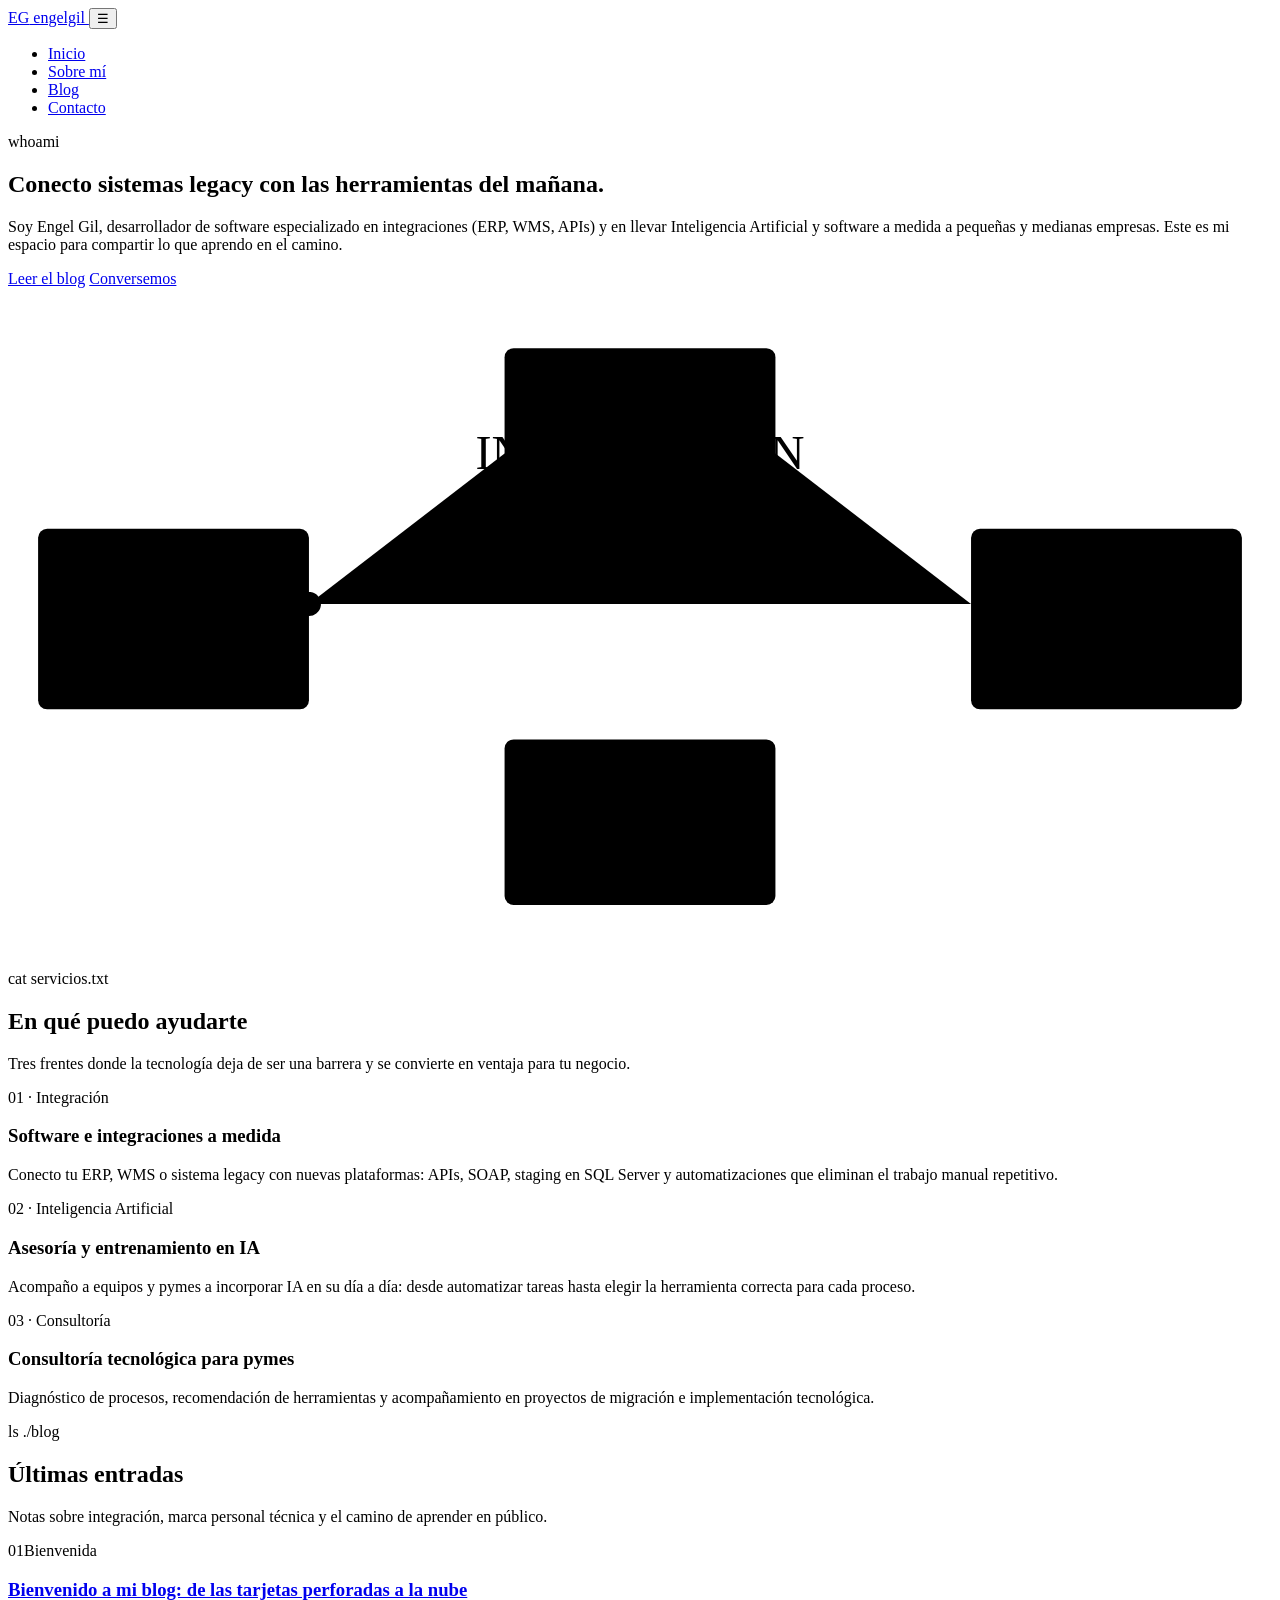
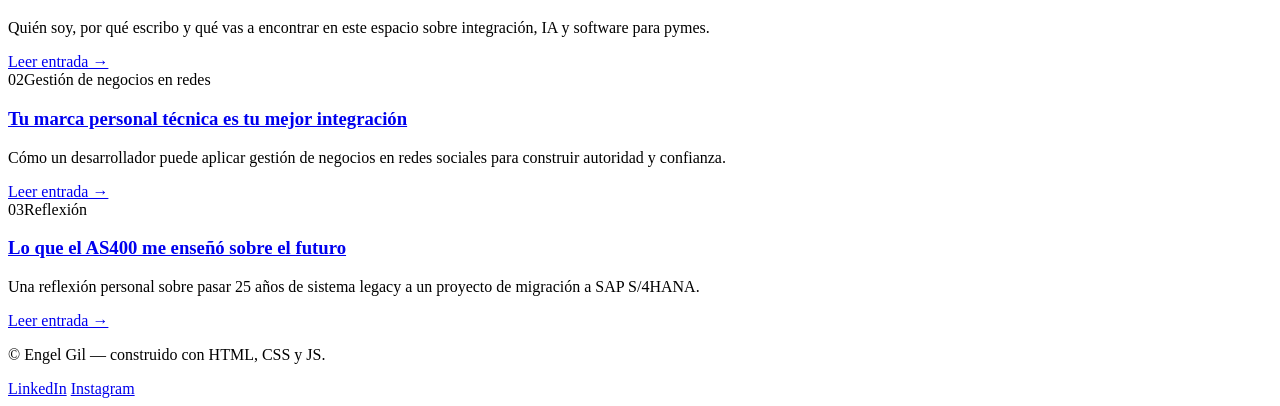
==== index.html @ 803e893b "Mi primer commit Carga Inicial del Proyecto del Blog" ====
<!DOCTYPE html>
<html lang="es">
<head>
  <meta charset="UTF-8">
  <meta name="viewport" content="width=device-width, initial-scale=1.0">
  <title>Engel Gil — Integración, IA y software a medida para pymes</title>
  <meta name="description" content="Blog personal de Engel Gil: integración de sistemas, asesoría en Inteligencia Artificial y desarrollo de software a medida para pequeñas y medianas empresas.">
  <link rel="icon" href="assets/favicon.svg" type="image/svg+xml">
  <link rel="preconnect" href="https://fonts.googleapis.com">
  <link rel="preconnect" href="https://fonts.gstatic.com" crossorigin>
  <link href="https://fonts.googleapis.com/css2?family=JetBrains+Mono:wght@400;500;700&family=Inter:wght@400;500;600&display=swap" rel="stylesheet">
  <link rel="stylesheet" href="css/style.css">
</head>
<body>

  <header class="site-header">
    <nav class="nav">
      <a href="index.html" class="logo">
        <span class="logo-mark">EG</span>
        engelgil
      </a>
      <button class="nav-toggle" aria-label="Abrir menú" aria-expanded="false">☰</button>
      <ul class="nav-links">
        <li><a href="index.html" aria-current="page">Inicio</a></li>
        <li><a href="sobre-mi.html">Sobre mí</a></li>
        <li><a href="blog.html">Blog</a></li>
        <li><a href="contacto.html">Contacto</a></li>
      </ul>
    </nav>
  </header>

  <main>
    <!-- ================= HERO ================= -->
    <section class="hero">
      <div class="container hero-grid">
        <div>
          <p class="prompt">whoami<span class="cursor"></span></p>
          <h1>Conecto sistemas <span class="accent">legacy</span> con las herramientas del mañana.</h1>
          <p class="hero-lead">
            Soy Engel Gil, desarrollador de software especializado en integraciones (ERP, WMS, APIs)
            y en llevar Inteligencia Artificial y software a medida a pequeñas y medianas empresas.
            Este es mi espacio para compartir lo que aprendo en el camino.
          </p>
          <div class="hero-actions">
            <a href="blog.html" class="btn btn-primary">Leer el blog</a>
            <a href="contacto.html" class="btn btn-ghost">Conversemos</a>
          </div>
        </div>

        <div>
          <svg class="circuit" viewBox="0 0 420 220" role="img" aria-label="Diagrama que conecta un sistema heredado con una API y con la nube de Inteligencia Artificial">
            <rect class="node-box" x="10" y="80" width="90" height="60" rx="3"></rect>
            <text class="node-label" x="55" y="105" text-anchor="middle">SISTEMA</text>
            <text class="node-label" x="55" y="120" text-anchor="middle">LEGACY</text>

            <rect class="node-box" x="165" y="20" width="90" height="60" rx="3"></rect>
            <text class="node-label" x="210" y="45" text-anchor="middle">API /</text>
            <text class="node-label" x="210" y="60" text-anchor="middle">INTEGRACIÓN</text>

            <rect class="node-box" x="320" y="80" width="90" height="60" rx="3"></rect>
            <text class="node-label" x="365" y="105" text-anchor="middle">IA /</text>
            <text class="node-label" x="365" y="120" text-anchor="middle">NUBE</text>

            <rect class="node-box" x="165" y="150" width="90" height="55" rx="3"></rect>
            <text class="node-label" x="210" y="173" text-anchor="middle">PYME</text>
            <text class="node-label" x="210" y="188" text-anchor="middle">CLIENTE</text>

            <path id="line1" class="path-line" d="M100,105 L165,55"></path>
            <path id="line2" class="path-line" d="M255,55 L320,105"></path>
            <path id="line3" class="path-line" d="M210,80 L210,150"></path>

            <path class="path-draw" d="M100,105 L165,55 L255,55 L320,105" style="stroke-dasharray:340;"></path>

            <circle class="pulse" r="4" style="offset-path: path('M100,105 L165,55 L255,55 L320,105');"></circle>
          </svg>
        </div>
      </div>
    </section>

    <!-- ================= SERVICIOS / MARCA PERSONAL ================= -->
    <section class="section">
      <div class="container">
        <div class="section-head">
          <p class="prompt">cat servicios.txt<span class="cursor"></span></p>
          <h2>En qué puedo ayudarte</h2>
          <p>Tres frentes donde la tecnología deja de ser una barrera y se convierte en ventaja para tu negocio.</p>
        </div>

        <div class="services-grid">
          <div class="service-card">
            <span class="tag">01 · Integración</span>
            <h3>Software e integraciones a medida</h3>
            <p>Conecto tu ERP, WMS o sistema legacy con nuevas plataformas: APIs, SOAP, staging en SQL Server y automatizaciones que eliminan el trabajo manual repetitivo.</p>
          </div>
          <div class="service-card">
            <span class="tag">02 · Inteligencia Artificial</span>
            <h3>Asesoría y entrenamiento en IA</h3>
            <p>Acompaño a equipos y pymes a incorporar IA en su día a día: desde automatizar tareas hasta elegir la herramienta correcta para cada proceso.</p>
          </div>
          <div class="service-card">
            <span class="tag">03 · Consultoría</span>
            <h3>Consultoría tecnológica para pymes</h3>
            <p>Diagnóstico de procesos, recomendación de herramientas y acompañamiento en proyectos de migración e implementación tecnológica.</p>
          </div>
        </div>
      </div>
    </section>

    <!-- ================= ÚLTIMAS ENTRADAS ================= -->
    <section class="section section-alt">
      <div class="container">
        <div class="section-head">
          <p class="prompt">ls ./blog<span class="cursor"></span></p>
          <h2>Últimas entradas</h2>
          <p>Notas sobre integración, marca personal técnica y el camino de aprender en público.</p>
        </div>

        <div class="posts-grid">
          <article class="post-card">
            <div class="meta"><span class="num">01</span><span>Bienvenida</span></div>
            <h3><a href="posts/entrada-1-bienvenida.html">Bienvenido a mi blog: de las tarjetas perforadas a la nube</a></h3>
            <p>Quién soy, por qué escribo y qué vas a encontrar en este espacio sobre integración, IA y software para pymes.</p>
            <span class="read-more"><a href="posts/entrada-1-bienvenida.html">Leer entrada →</a></span>
          </article>

          <article class="post-card">
            <div class="meta"><span class="num">02</span><span>Gestión de negocios en redes</span></div>
            <h3><a href="posts/entrada-2-marca-personal-redes.html">Tu marca personal técnica es tu mejor integración</a></h3>
            <p>Cómo un desarrollador puede aplicar gestión de negocios en redes sociales para construir autoridad y confianza.</p>
            <span class="read-more"><a href="posts/entrada-2-marca-personal-redes.html">Leer entrada →</a></span>
          </article>

          <article class="post-card">
            <div class="meta"><span class="num">03</span><span>Reflexión</span></div>
            <h3><a href="posts/entrada-3-reflexion.html">Lo que el AS400 me enseñó sobre el futuro</a></h3>
            <p>Una reflexión personal sobre pasar 25 años de sistema legacy a un proyecto de migración a SAP S/4HANA.</p>
            <span class="read-more"><a href="posts/entrada-3-reflexion.html">Leer entrada →</a></span>
          </article>
        </div>
      </div>
    </section>
  </main>

  <footer class="site-footer">
    <div class="container footer-grid">
      <p>© <span data-year></span> Engel Gil — construido con HTML, CSS y JS.</p>
      <div class="social-links">
        <a href="https://www.linkedin.com/in/engelgil/" target="_blank" rel="noopener">LinkedIn</a>
        <a href="https://www.instagram.com/ENGEL_GIL20" target="_blank" rel="noopener">Instagram</a>
      </div>
    </div>
  </footer>

  <script src="js/main.js"></script>
</body>
</html>
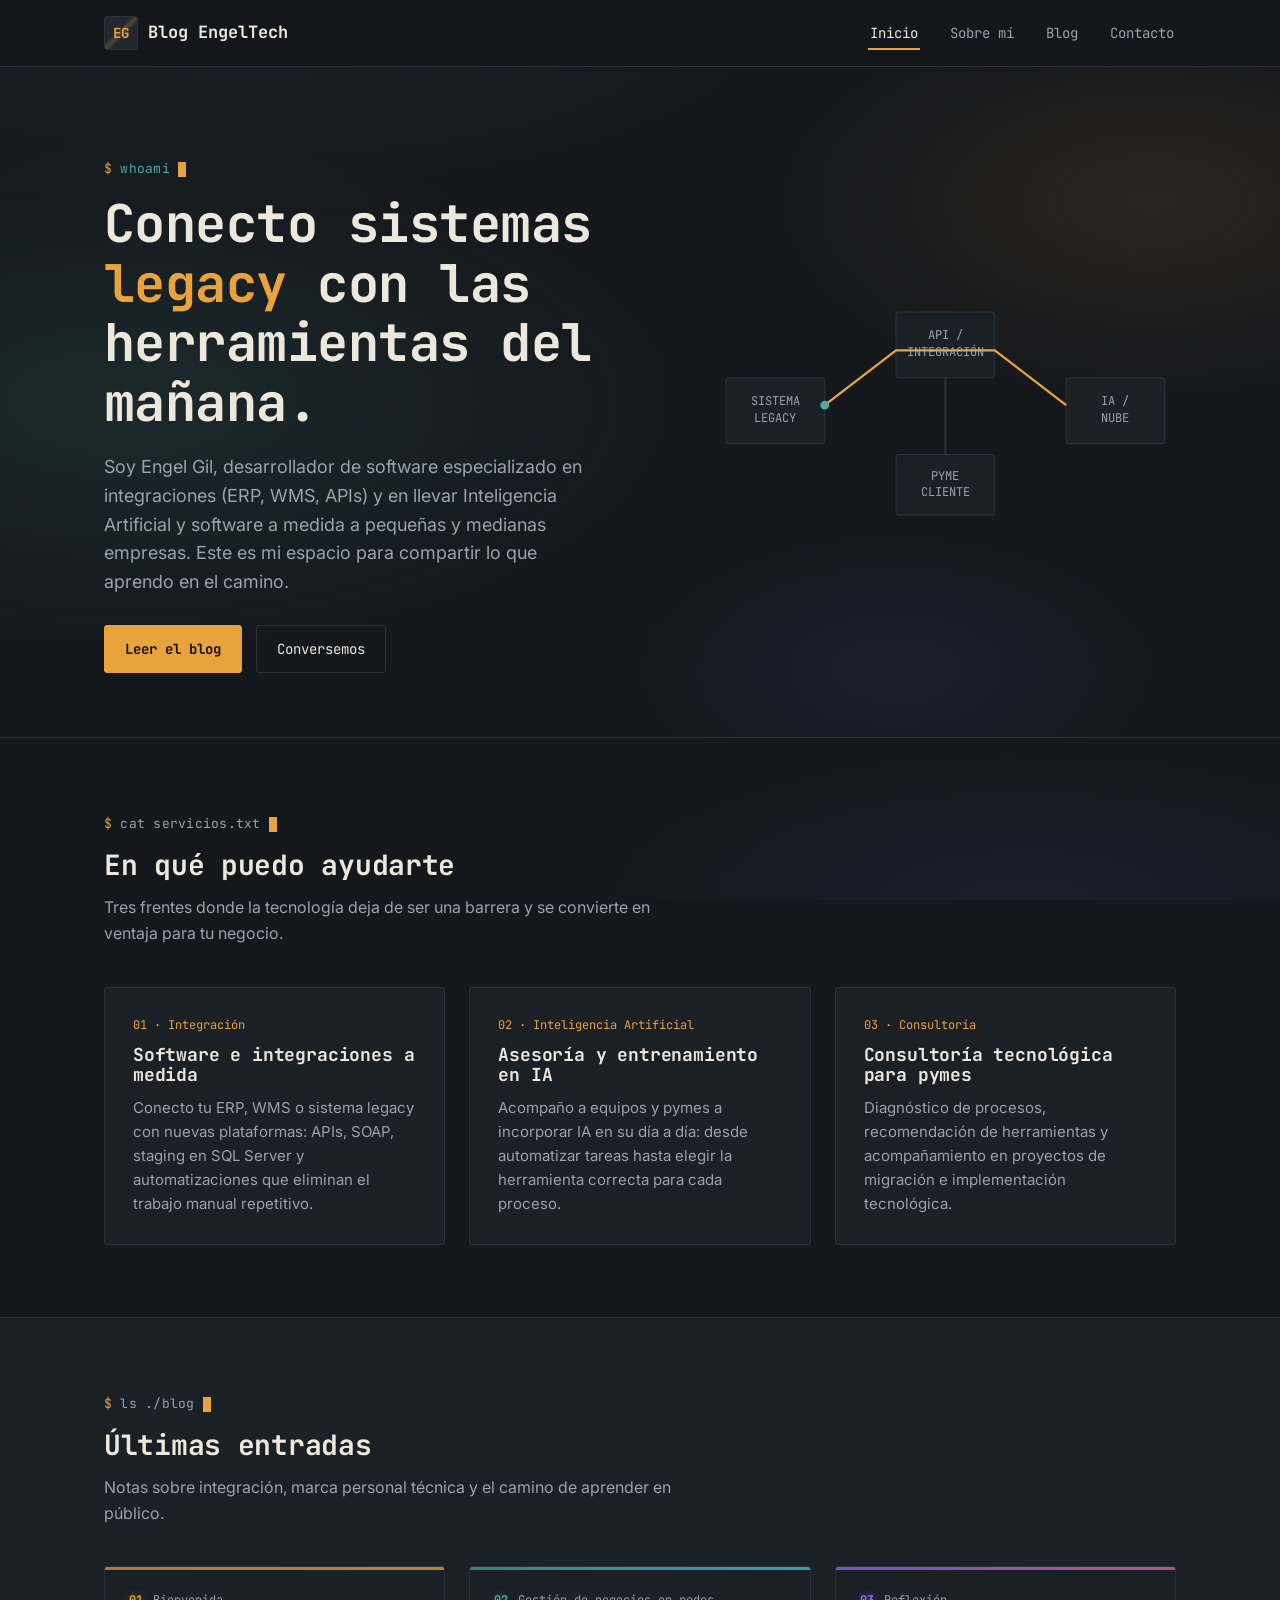
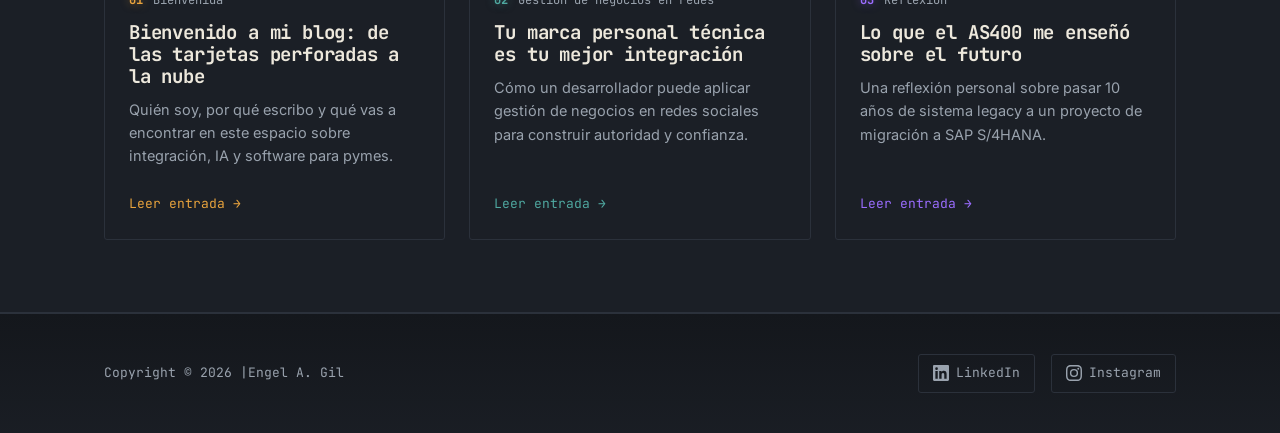
==== commit 3ee995e0: "ajustes" ====
--- a/index.html
+++ b/index.html
@@ -1,15 +1,15 @@
 <!DOCTYPE html>
 <html lang="es">
 <head>
-  <meta charset="UTF-8">
-  <meta name="viewport" content="width=device-width, initial-scale=1.0">
-  <title>Engel Gil — Integración, IA y software a medida para pymes</title>
-  <meta name="description" content="Blog personal de Engel Gil: integración de sistemas, asesoría en Inteligencia Artificial y desarrollo de software a medida para pequeñas y medianas empresas.">
-  <link rel="icon" href="assets/favicon.svg" type="image/svg+xml">
-  <link rel="preconnect" href="https://fonts.googleapis.com">
-  <link rel="preconnect" href="https://fonts.gstatic.com" crossorigin>
-  <link href="https://fonts.googleapis.com/css2?family=JetBrains+Mono:wght@400;500;700&family=Inter:wght@400;500;600&display=swap" rel="stylesheet">
-  <link rel="stylesheet" href="css/style.css">
+    <meta charset="UTF-8">
+    <meta name="viewport" content="width=device-width, initial-scale=1.0">
+    <title>Blog EngelTech </title>
+    <meta name="description" content="Blog personal de Engel Gil: integración de sistemas, asesoría en Inteligencia Artificial y desarrollo de software a medida para pequeñas y medianas empresas.">
+    <link rel="icon" href="assets/favicon.svg" type="image/svg+xml">
+    <link rel="preconnect" href="https://fonts.googleapis.com">
+    <link rel="preconnect" href="https://fonts.gstatic.com" crossorigin>
+    <link href="https://fonts.googleapis.com/css2?family=JetBrains+Mono:wght@400;500;700&family=Inter:wght@400;500;600&display=swap" rel="stylesheet">
+    <link rel="stylesheet" href="css/style.css">
 </head>
 <body>
 
@@ -17,7 +17,7 @@
     <nav class="nav">
       <a href="index.html" class="logo">
         <span class="logo-mark">EG</span>
-        engelgil
+        Blog EngelTech
       </a>
       <button class="nav-toggle" aria-label="Abrir menú" aria-expanded="false">☰</button>
       <ul class="nav-links">
@@ -133,7 +133,7 @@
           <article class="post-card">
             <div class="meta"><span class="num">03</span><span>Reflexión</span></div>
             <h3><a href="posts/entrada-3-reflexion.html">Lo que el AS400 me enseñó sobre el futuro</a></h3>
-            <p>Una reflexión personal sobre pasar 25 años de sistema legacy a un proyecto de migración a SAP S/4HANA.</p>
+            <p>Una reflexión personal sobre pasar 10 años de sistema legacy a un proyecto de migración a SAP S/4HANA.</p>
             <span class="read-more"><a href="posts/entrada-3-reflexion.html">Leer entrada →</a></span>
           </article>
         </div>
@@ -142,13 +142,23 @@
   </main>
 
   <footer class="site-footer">
-    <div class="container footer-grid">
-      <p>© <span data-year></span> Engel Gil — construido con HTML, CSS y JS.</p>
-      <div class="social-links">
-        <a href="https://www.linkedin.com/in/engelgil/" target="_blank" rel="noopener">LinkedIn</a>
-        <a href="https://www.instagram.com/ENGEL_GIL20" target="_blank" rel="noopener">Instagram</a>
+      <div class="container footer-grid">
+          <p>Copyright &copy; <span data-year></span> |Engel A. Gil </p>
+          <div class="social-links">
+              <a href="https://www.linkedin.com/in/engelgil/" target="_blank" rel="noopener" aria-label="LinkedIn">
+                  <svg xmlns="http://www.w3.org/2000/svg" width="16" height="16" viewBox="0 0 24 24" fill="currentColor" aria-hidden="true">
+                      <path d="M20.447 20.452H16.89v-5.569c0-1.328-.027-3.037-1.852-3.037-1.853 0-2.136 1.445-2.136 2.939v5.667H9.351V9h3.414v1.561h.046c.477-.9 1.637-1.85 3.37-1.85 3.601 0 4.267 2.37 4.267 5.455v6.286zM5.337 7.433a1.98 1.98 0 1 1 0-3.96 1.98 1.98 0 0 1 0 3.96zm1.782 13.019H3.555V9h3.564v11.452zM22.225 0H1.771C.792 0 0 .774 0 1.729v20.542C0 23.227.792 24 1.771 24h20.451C23.2 24 24 23.227 24 22.271V1.729C24 .774 23.2 0 22.222 0h.003z" />
+                  </svg>
+                  LinkedIn
+              </a>
+              <a href="https://www.instagram.com/ENGEL_GIL20" target="_blank" rel="noopener" aria-label="Instagram">
+                  <svg xmlns="http://www.w3.org/2000/svg" width="16" height="16" viewBox="0 0 24 24" fill="currentColor" aria-hidden="true">
+                      <path d="M12 2.163c3.204 0 3.584.012 4.85.07 1.366.062 2.633.336 3.608 1.311.975.975 1.249 2.242 1.311 3.608.058 1.266.07 1.646.07 4.85s-.012 3.584-.07 4.85c-.062 1.366-.336 2.633-1.311 3.608-.975.975-2.242 1.249-3.608 1.311-1.266.058-1.646.07-4.85.07s-3.584-.012-4.85-.07c-1.366-.062-2.633-.336-3.608-1.311-.975-.975-1.249-2.242-1.311-3.608C2.175 15.584 2.163 15.204 2.163 12s.012-3.584.07-4.85c.062-1.366.336-2.633 1.311-3.608.975-.975 2.242-1.249 3.608-1.311C8.416 2.175 8.796 2.163 12 2.163zm0-2.163C8.741 0 8.333.014 7.053.072 5.197.157 3.355.673 2.014 2.014.673 3.355.157 5.197.072 7.053.014 8.333 0 8.741 0 12c0 3.259.014 3.668.072 4.948.085 1.856.601 3.698 1.942 5.038 1.341 1.341 3.183 1.857 5.038 1.942C8.333 23.986 8.741 24 12 24s3.668-.014 4.948-.072c1.856-.085 3.698-.601 5.038-1.942 1.341-1.341 1.857-3.183 1.942-5.038C23.986 15.668 24 15.259 24 12s-.014-3.668-.072-4.948c-.085-1.856-.601-3.698-1.942-5.038C20.646.673 18.804.157 16.948.072 15.668.014 15.259 0 12 0zm0 5.838a6.162 6.162 0 1 0 0 12.324 6.162 6.162 0 0 0 0-12.324zm0 10.162a4 4 0 1 1 0-8 4 4 0 0 1 0 8zm6.406-11.845a1.44 1.44 0 1 0 0 2.881 1.44 1.44 0 0 0 0-2.881z" />
+                  </svg>
+                  Instagram
+              </a>
+          </div>
       </div>
-    </div>
   </footer>
 
   <script src="js/main.js"></script>
--- a/css/style.css
+++ b/css/style.css
@@ -0,0 +1,666 @@
+/* ==========================================================================
+   Engel Gil — Integración & IA para pymes
+   Sistema de diseño: terminal de desarrollador + trazo de circuito.
+   ========================================================================== */
+
+:root {
+  /* Color */
+  --bg:        #14171C;   /* grafito profundo, base */
+  --bg-alt:    #1B1F26;   /* tarjetas / paneles */
+  --bg-raised: #21262F;   /* elementos elevados / hover */
+  --line:      #2B313B;   /* bordes y divisores */
+  --ink:       #EDE8DC;   /* texto principal, blanco cálido */
+  --muted:     #99A2AD;   /* texto secundario */
+  --accent:    #E8A33D;   /* ámbar — traza de circuito / soldadura */
+  --accent-2:  #4FA8A0;   /* verde azulado — estado "conectado" */
+  --danger:    #D9684F;
+  --purple:    #9B6DFF;
+  --pink:      #E86FAD;
+  --cyan:      #3DD6F5;
+
+  /* Tipografía */
+  --font-mono: 'JetBrains Mono', 'Courier New', monospace;
+  --font-sans: 'Inter', -apple-system, BlinkMacSystemFont, 'Segoe UI', sans-serif;
+
+  /* Layout */
+  --max-w: 1120px;
+  --radius: 3px;
+  --gap: 24px;
+}
+
+* { box-sizing: border-box; }
+
+html {
+  scroll-behavior: smooth;
+}
+
+body {
+  margin: 0;
+  background: var(--bg);
+  background-image:
+    radial-gradient(ellipse 80% 40% at 20% 0%, rgba(79,168,160,0.08) 0%, transparent 60%),
+    radial-gradient(ellipse 60% 30% at 80% 100%, rgba(155,109,255,0.07) 0%, transparent 60%);
+  background-attachment: fixed;
+  color: var(--ink);
+  font-family: var(--font-sans);
+  font-size: 16px;
+  line-height: 1.6;
+  -webkit-font-smoothing: antialiased;
+}
+
+img { max-width: 100%; display: block; }
+
+a {
+  color: var(--accent-2);
+  text-decoration: none;
+}
+a:hover { text-decoration: underline; }
+
+h1, h2, h3, h4 {
+  font-family: var(--font-mono);
+  font-weight: 700;
+  line-height: 1.15;
+  margin: 0 0 0.5em 0;
+  letter-spacing: -0.01em;
+}
+
+p { margin: 0 0 1em 0; }
+
+.container {
+  max-width: var(--max-w);
+  margin: 0 auto;
+  padding: 0 24px;
+}
+
+/* Foco visible para accesibilidad de teclado */
+a:focus-visible,
+button:focus-visible,
+input:focus-visible,
+textarea:focus-visible {
+  outline: 2px solid var(--accent);
+  outline-offset: 3px;
+}
+
+@media (prefers-reduced-motion: reduce) {
+  * { animation: none !important; transition: none !important; }
+}
+
+/* ---------- Eyebrow / prompt de terminal ---------- */
+.prompt {
+  font-family: var(--font-mono);
+  font-size: 13px;
+  color: var(--accent-2);
+  display: inline-flex;
+  align-items: center;
+  gap: 8px;
+  margin-bottom: 14px;
+  letter-spacing: 0.02em;
+}
+.prompt::before { content: "$"; color: var(--accent); }
+.prompt .cursor {
+  display: inline-block;
+  width: 8px;
+  height: 15px;
+  background: var(--accent);
+  animation: blink 1.1s steps(1) infinite;
+}
+@keyframes blink { 50% { opacity: 0; } }
+
+/* ---------- Header / navegación ---------- */
+.site-header {
+  position: sticky;
+  top: 0;
+  z-index: 50;
+  background: rgba(20, 23, 28, 0.92);
+  backdrop-filter: blur(6px);
+  border-bottom: 1px solid var(--line);
+}
+
+.nav {
+  display: flex;
+  align-items: center;
+  justify-content: space-between;
+  padding: 16px 24px;
+  max-width: var(--max-w);
+  margin: 0 auto;
+}
+
+.logo {
+  display: flex;
+  align-items: center;
+  gap: 10px;
+  font-family: var(--font-mono);
+  font-weight: 700;
+  color: var(--ink);
+  font-size: 17px;
+}
+.logo:hover { text-decoration: none; }
+
+.logo-mark {
+  width: 34px;
+  height: 34px;
+  border-radius: var(--radius);
+  background: var(--bg-raised);
+  border: 1px solid var(--line);
+  display: flex;
+  align-items: center;
+  justify-content: center;
+  color: var(--accent);
+  font-size: 14px;
+  position: relative;
+  overflow: hidden;
+}
+.logo-mark::after {
+  content: "";
+  position: absolute;
+  inset: 0;
+  background: linear-gradient(135deg, transparent 40%, rgba(232,163,61,0.25) 50%, transparent 60%);
+}
+
+.nav-links {
+  display: flex;
+  gap: 28px;
+  list-style: none;
+  margin: 0;
+  padding: 0;
+  font-family: var(--font-mono);
+  font-size: 14px;
+}
+.nav-links a {
+  color: var(--muted);
+  padding: 6px 2px;
+  border-bottom: 2px solid transparent;
+}
+.nav-links a:hover,
+.nav-links a[aria-current="page"] {
+  color: var(--ink);
+  text-decoration: none;
+  border-bottom-color: var(--accent);
+}
+
+.nav-toggle {
+  display: none;
+  background: none;
+  border: 1px solid var(--line);
+  border-radius: var(--radius);
+  color: var(--ink);
+  width: 40px;
+  height: 40px;
+  cursor: pointer;
+  font-size: 18px;
+}
+
+@media (max-width: 720px) {
+  .nav-toggle { display: block; }
+  .nav-links {
+    position: absolute;
+    top: 100%;
+    left: 0;
+    right: 0;
+    background: var(--bg-alt);
+    border-bottom: 1px solid var(--line);
+    flex-direction: column;
+    gap: 0;
+    padding: 8px 0;
+    display: none;
+  }
+  .nav-links.open { display: flex; }
+  .nav-links a {
+    padding: 14px 24px;
+    border-bottom: 1px solid var(--line);
+    width: 100%;
+    display: block;
+  }
+}
+
+/* ---------- Hero ---------- */
+.hero {
+  padding: 88px 0 64px;
+  border-bottom: 1px solid var(--line);
+  position: relative;
+  overflow: hidden;
+}
+.hero::before {
+  content: "";
+  position: absolute;
+  inset: 0;
+  background:
+    radial-gradient(ellipse 70% 60% at 10% 50%, rgba(79,168,160,0.12) 0%, transparent 65%),
+    radial-gradient(ellipse 50% 50% at 90% 20%, rgba(232,163,61,0.10) 0%, transparent 60%),
+    radial-gradient(ellipse 40% 40% at 70% 90%, rgba(155,109,255,0.08) 0%, transparent 55%);
+  pointer-events: none;
+  z-index: 0;
+}
+.hero > * { position: relative; z-index: 1; }
+.hero .container { position: relative; z-index: 1; }
+
+.hero-grid {
+  display: grid;
+  grid-template-columns: 1.1fr 0.9fr;
+  gap: 48px;
+  align-items: center;
+}
+
+@media (max-width: 860px) {
+  .hero-grid { grid-template-columns: 1fr; }
+}
+
+.hero h1 {
+  font-size: clamp(32px, 5vw, 52px);
+  margin-bottom: 20px;
+}
+.hero h1 .accent { color: var(--accent); }
+
+.hero-lead {
+  color: var(--muted);
+  font-size: 18px;
+  max-width: 46ch;
+}
+
+.hero-actions {
+  display: flex;
+  gap: 14px;
+  margin-top: 28px;
+  flex-wrap: wrap;
+}
+
+/* ---------- Botones ---------- */
+.btn {
+  font-family: var(--font-mono);
+  font-size: 14px;
+  padding: 12px 20px;
+  border-radius: var(--radius);
+  border: 1px solid var(--line);
+  cursor: pointer;
+  display: inline-flex;
+  align-items: center;
+  gap: 8px;
+}
+.btn:hover { text-decoration: none; }
+
+.btn-primary {
+  background: var(--accent);
+  color: #1B1206;
+  border-color: var(--accent);
+  font-weight: 700;
+}
+.btn-primary:hover { background: #f0ad52; }
+
+.btn-ghost {
+  background: transparent;
+  color: var(--ink);
+}
+.btn-ghost:hover { border-color: var(--accent-2); color: var(--accent-2); }
+
+/* ---------- Diagrama de integración (elemento firma) ---------- */
+.circuit {
+  width: 100%;
+  height: auto;
+}
+.circuit .node-label {
+  font-family: var(--font-mono);
+  font-size: 11px;
+  fill: var(--muted);
+}
+.circuit .node-box {
+  fill: var(--bg-alt);
+  stroke: var(--line);
+}
+.circuit .path-line {
+  fill: none;
+  stroke: var(--line);
+  stroke-width: 2;
+}
+.circuit .path-draw {
+  fill: none;
+  stroke: var(--accent);
+  stroke-width: 2;
+  stroke-dasharray: 340;
+  stroke-dashoffset: 340;
+  animation: draw 2.6s ease forwards 0.3s;
+}
+@keyframes draw { to { stroke-dashoffset: 0; } }
+
+.circuit .pulse {
+  fill: var(--accent-2);
+  animation: pulse-move 3.6s linear infinite;
+  offset-rotate: 0deg;
+}
+@keyframes pulse-move {
+  0% { offset-distance: 0%; opacity: 0; }
+  6% { opacity: 1; }
+  94% { opacity: 1; }
+  100% { offset-distance: 100%; opacity: 0; }
+}
+
+/* ---------- Secciones ---------- */
+.section {
+  padding: 72px 0;
+}
+.section-alt {
+  background: var(--bg-alt);
+  border-top: 1px solid var(--line);
+  border-bottom: 1px solid var(--line);
+}
+.section-head {
+  margin-bottom: 40px;
+  max-width: 60ch;
+}
+.section-head h2 { font-size: 28px; }
+.section-head p { color: var(--muted); }
+
+/* ---------- Tarjetas de servicio ---------- */
+.services-grid {
+  display: grid;
+  grid-template-columns: repeat(3, 1fr);
+  gap: var(--gap);
+}
+@media (max-width: 860px) {
+  .services-grid { grid-template-columns: 1fr; }
+}
+
+.service-card {
+  background: var(--bg-alt);
+  border: 1px solid var(--line);
+  border-radius: var(--radius);
+  padding: 28px;
+  transition: border-color 0.2s ease, transform 0.2s ease;
+}
+.service-card:hover {
+  border-color: var(--accent-2);
+  transform: translateY(-2px);
+}
+.service-card .tag {
+  font-family: var(--font-mono);
+  font-size: 12px;
+  color: var(--accent);
+  display: block;
+  margin-bottom: 10px;
+}
+.service-card h3 { font-size: 18px; margin-bottom: 10px; }
+.service-card p { color: var(--muted); font-size: 15px; margin-bottom: 0; }
+
+/* ---------- Tarjetas de blog ---------- */
+.posts-grid {
+  display: grid;
+  grid-template-columns: repeat(3, 1fr);
+  gap: var(--gap);
+}
+@media (max-width: 860px) {
+  .posts-grid { grid-template-columns: 1fr; }
+}
+
+.post-card {
+  background: var(--bg-alt);
+  border: 1px solid var(--line);
+  border-radius: var(--radius);
+  padding: 24px;
+  display: flex;
+  flex-direction: column;
+  height: 100%;
+  position: relative;
+  overflow: hidden;
+  transition: border-color 0.25s ease, transform 0.25s ease, box-shadow 0.25s ease;
+}
+.post-card::before {
+  content: "";
+  position: absolute;
+  top: 0; left: 0; right: 0;
+  height: 3px;
+  background: linear-gradient(90deg, var(--accent), var(--accent-2));
+  opacity: 0.7;
+  transition: opacity 0.25s ease;
+}
+.post-card:hover {
+  border-color: var(--accent-2);
+  transform: translateY(-4px);
+  box-shadow: 0 8px 32px rgba(79,168,160,0.18), 0 2px 8px rgba(0,0,0,0.4);
+}
+.post-card:hover::before {
+  opacity: 1;
+}
+.post-card:nth-child(1)::before { background: linear-gradient(90deg, var(--accent), #f0ad52); }
+.post-card:nth-child(2)::before { background: linear-gradient(90deg, var(--accent-2), var(--cyan)); }
+.post-card:nth-child(3)::before { background: linear-gradient(90deg, var(--purple), var(--pink)); }
+.post-card:nth-child(3):hover { border-color: var(--purple); box-shadow: 0 8px 32px rgba(155,109,255,0.18), 0 2px 8px rgba(0,0,0,0.4); }
+.post-card .meta {
+  font-family: var(--font-mono);
+  font-size: 12px;
+  color: var(--muted);
+  margin-bottom: 12px;
+  display: flex;
+  gap: 10px;
+}
+.post-card .meta .num {
+  color: var(--accent);
+  font-weight: 700;
+  text-shadow: 0 0 8px rgba(232,163,61,0.5);
+}
+.post-card:nth-child(2) .meta .num { color: var(--accent-2); text-shadow: 0 0 8px rgba(79,168,160,0.5); }
+.post-card:nth-child(3) .meta .num { color: var(--purple); text-shadow: 0 0 8px rgba(155,109,255,0.5); }
+.post-card h3 {
+  font-size: 19px;
+  margin-bottom: 10px;
+}
+.post-card h3 a { color: var(--ink); }
+.post-card h3 a:hover { color: var(--accent-2); text-decoration: none; }
+.post-card p { color: var(--muted); font-size: 14.5px; flex-grow: 1; }
+.post-card .read-more {
+  font-family: var(--font-mono);
+  font-size: 13px;
+  margin-top: 12px;
+}
+.post-card .read-more a { transition: color 0.2s ease; }
+.post-card:nth-child(1) .read-more a { color: var(--accent); }
+.post-card:nth-child(2) .read-more a { color: var(--accent-2); }
+.post-card:nth-child(3) .read-more a { color: var(--purple); }
+
+/* ---------- Contenido de artículo (post) ---------- */
+.post-header {
+  padding: 64px 0 32px;
+  border-bottom: 1px solid var(--line);
+}
+.post-header .meta {
+  font-family: var(--font-mono);
+  font-size: 13px;
+  color: var(--muted);
+  margin-bottom: 16px;
+}
+.post-header h1 { font-size: clamp(28px, 4vw, 40px); }
+
+.post-body {
+  padding: 48px 0 80px;
+  max-width: 72ch;
+  margin: 0 auto;
+}
+.post-body h2 {
+  font-size: 22px;
+  margin-top: 2em;
+  color: var(--accent);
+}
+.post-body p, .post-body li { color: var(--ink); font-size: 17px; }
+.post-body ul, .post-body ol { padding-left: 1.2em; }
+.post-body blockquote {
+  border-left: 3px solid var(--accent);
+  margin: 1.6em 0;
+  padding: 4px 0 4px 20px;
+  color: var(--muted);
+  font-style: italic;
+}
+.post-nav {
+  display: flex;
+  justify-content: space-between;
+  border-top: 1px solid var(--line);
+  padding-top: 24px;
+  margin-top: 48px;
+  font-family: var(--font-mono);
+  font-size: 14px;
+}
+
+/* ---------- Timeline (sobre mí) ---------- */
+.timeline {
+  border-left: 2px solid var(--line);
+  padding-left: 28px;
+  display: flex;
+  flex-direction: column;
+  gap: 32px;
+}
+.timeline-item { position: relative; }
+.timeline-item::before {
+  content: "";
+  position: absolute;
+  left: -34px;
+  top: 4px;
+  width: 10px;
+  height: 10px;
+  border-radius: 50%;
+  background: var(--accent);
+  box-shadow: 0 0 0 4px var(--bg);
+}
+.timeline-item .year {
+  font-family: var(--font-mono);
+  font-size: 13px;
+  color: var(--accent-2);
+}
+.timeline-item h3 { font-size: 17px; margin: 4px 0 6px; }
+.timeline-item p { color: var(--muted); margin: 0; }
+
+/* ---------- Etiquetas / skills ---------- */
+.tag-list {
+  display: flex;
+  flex-wrap: wrap;
+  gap: 10px;
+}
+.skill-tag {
+  font-family: var(--font-mono);
+  font-size: 13px;
+  border: 1px solid var(--line);
+  border-radius: var(--radius);
+  padding: 6px 12px;
+  color: var(--muted);
+}
+
+/* ---------- Formulario de contacto ---------- */
+.contact-grid {
+  display: grid;
+  grid-template-columns: 1fr 1fr;
+  gap: 48px;
+}
+@media (max-width: 860px) {
+  .contact-grid { grid-template-columns: 1fr; }
+}
+
+.field { margin-bottom: 20px; }
+.field label {
+  display: block;
+  font-family: var(--font-mono);
+  font-size: 13px;
+  color: var(--muted);
+  margin-bottom: 8px;
+}
+.field input, .field textarea {
+  width: 100%;
+  background: var(--bg-alt);
+  border: 1px solid var(--line);
+  border-radius: var(--radius);
+  color: var(--ink);
+  padding: 12px 14px;
+  font-family: var(--font-sans);
+  font-size: 15px;
+}
+.field textarea { min-height: 140px; resize: vertical; }
+
+.contact-channels {
+  display: flex;
+  flex-direction: column;
+  gap: 16px;
+}
+.channel {
+  display: flex;
+  align-items: center;
+  gap: 14px;
+  background: var(--bg-alt);
+  border: 1px solid var(--line);
+  border-radius: var(--radius);
+  padding: 16px 18px;
+}
+.channel-icon {
+  width: 38px;
+  height: 38px;
+  flex-shrink: 0;
+  border-radius: var(--radius);
+  background: var(--bg-raised);
+  display: flex;
+  align-items: center;
+  justify-content: center;
+  color: var(--accent);
+}
+.channel .label {
+  font-family: var(--font-mono);
+  font-size: 12px;
+  color: var(--muted);
+  display: block;
+}
+.channel .value { color: var(--ink); font-size: 15px; }
+
+.form-status {
+  font-family: var(--font-mono);
+  font-size: 13px;
+  color: var(--accent-2);
+  margin-top: 8px;
+  min-height: 1.2em;
+}
+
+/* ---------- Footer ---------- */
+.site-footer {
+  border-top: 1px solid var(--line);
+  padding: 40px 0;
+  background: linear-gradient(180deg, transparent, rgba(27,31,38,0.8));
+}
+.footer-grid {
+  display: flex;
+  justify-content: space-between;
+  align-items: center;
+  flex-wrap: wrap;
+  gap: 16px;
+}
+.footer-grid p {
+  color: var(--muted);
+  font-size: 13px;
+  margin: 0;
+  font-family: var(--font-mono);
+}
+.social-links {
+  display: flex;
+  align-items: center;
+  gap: 16px;
+}
+.social-links span {
+  color: var(--muted);
+  font-family: var(--font-mono);
+  font-size: 13px;
+}
+.social-links a {
+  display: inline-flex;
+  align-items: center;
+  gap: 7px;
+  color: var(--muted);
+  font-family: var(--font-mono);
+  font-size: 13px;
+  border: 1px solid var(--line);
+  border-radius: var(--radius);
+  padding: 8px 14px;
+}
+.social-links a svg {
+  flex-shrink: 0;
+}
+.social-links a:hover {
+  color: var(--accent-2);
+  border-color: var(--accent-2);
+  text-decoration: none;
+  box-shadow: 0 0 12px rgba(79,168,160,0.2);
+}
+
+/* ---------- Utilidades ---------- */
+.mt-0 { margin-top: 0; }
+.text-center { text-align: center; }
